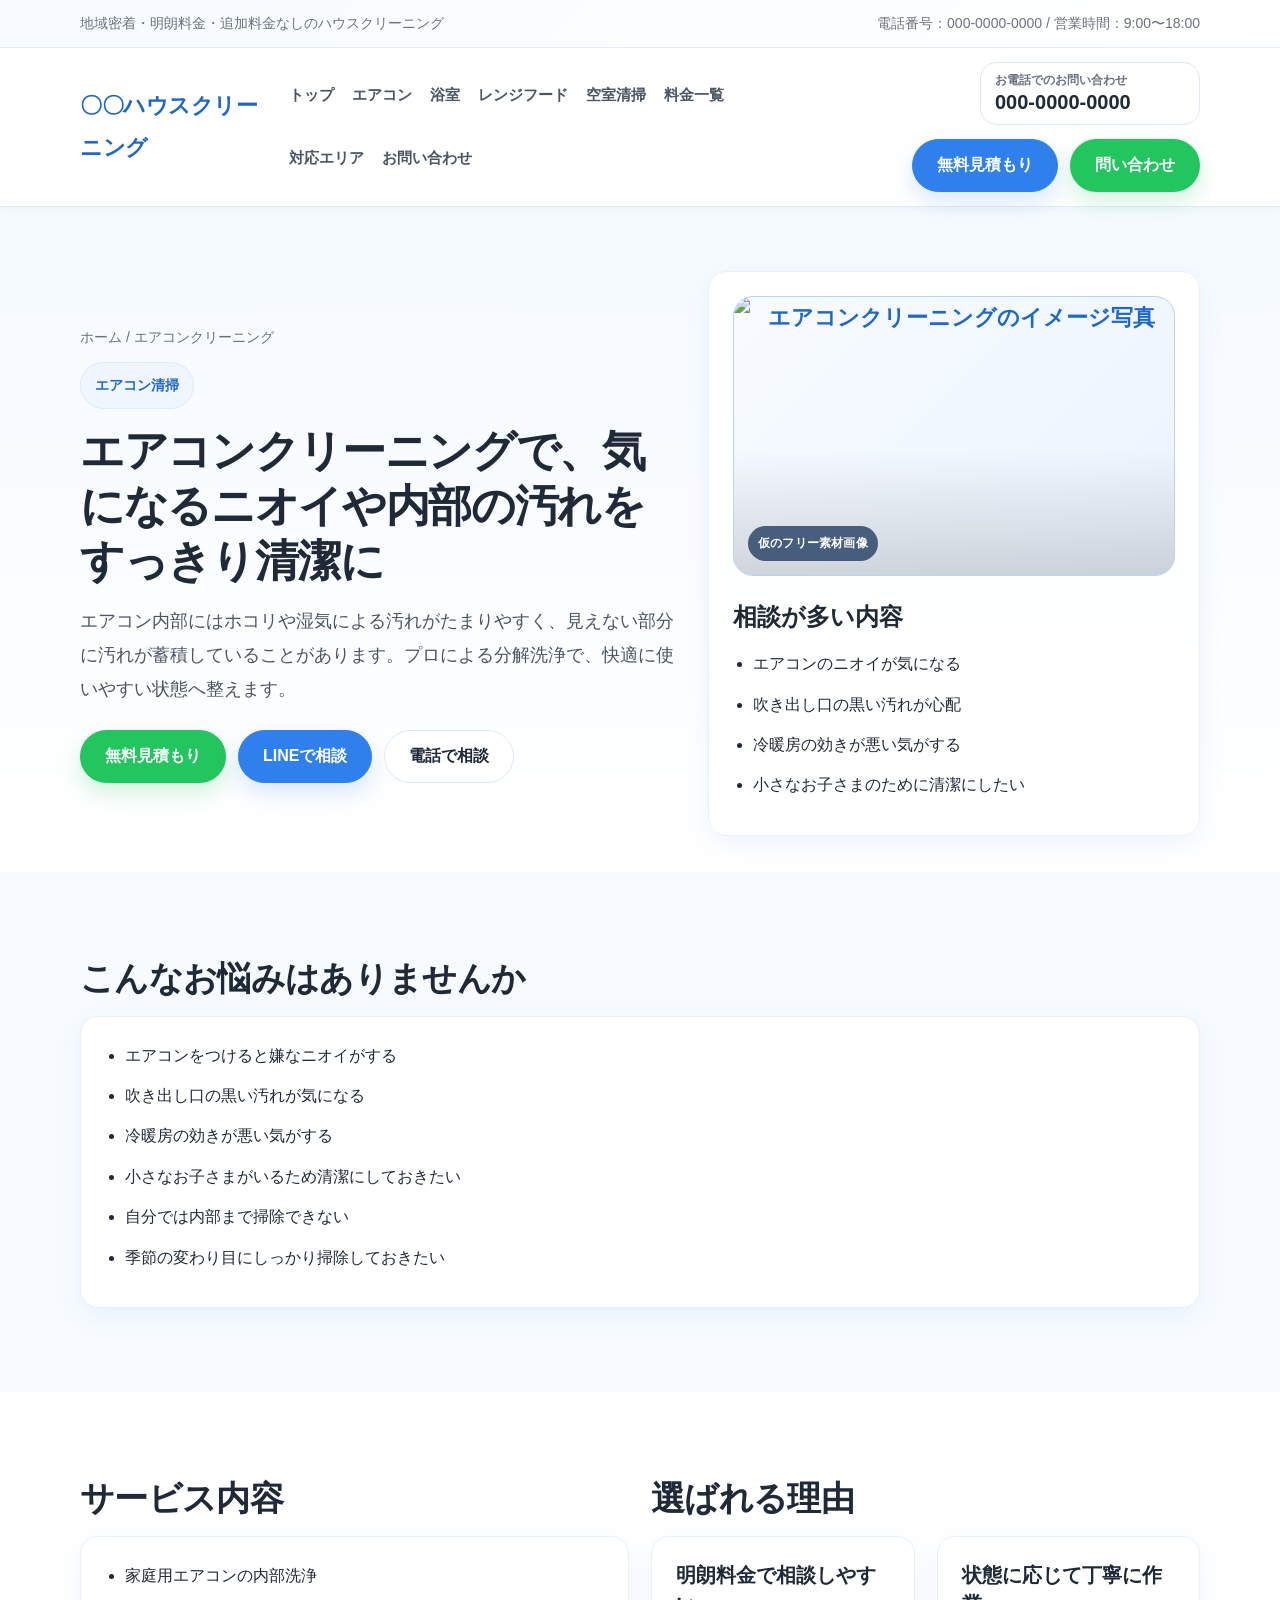
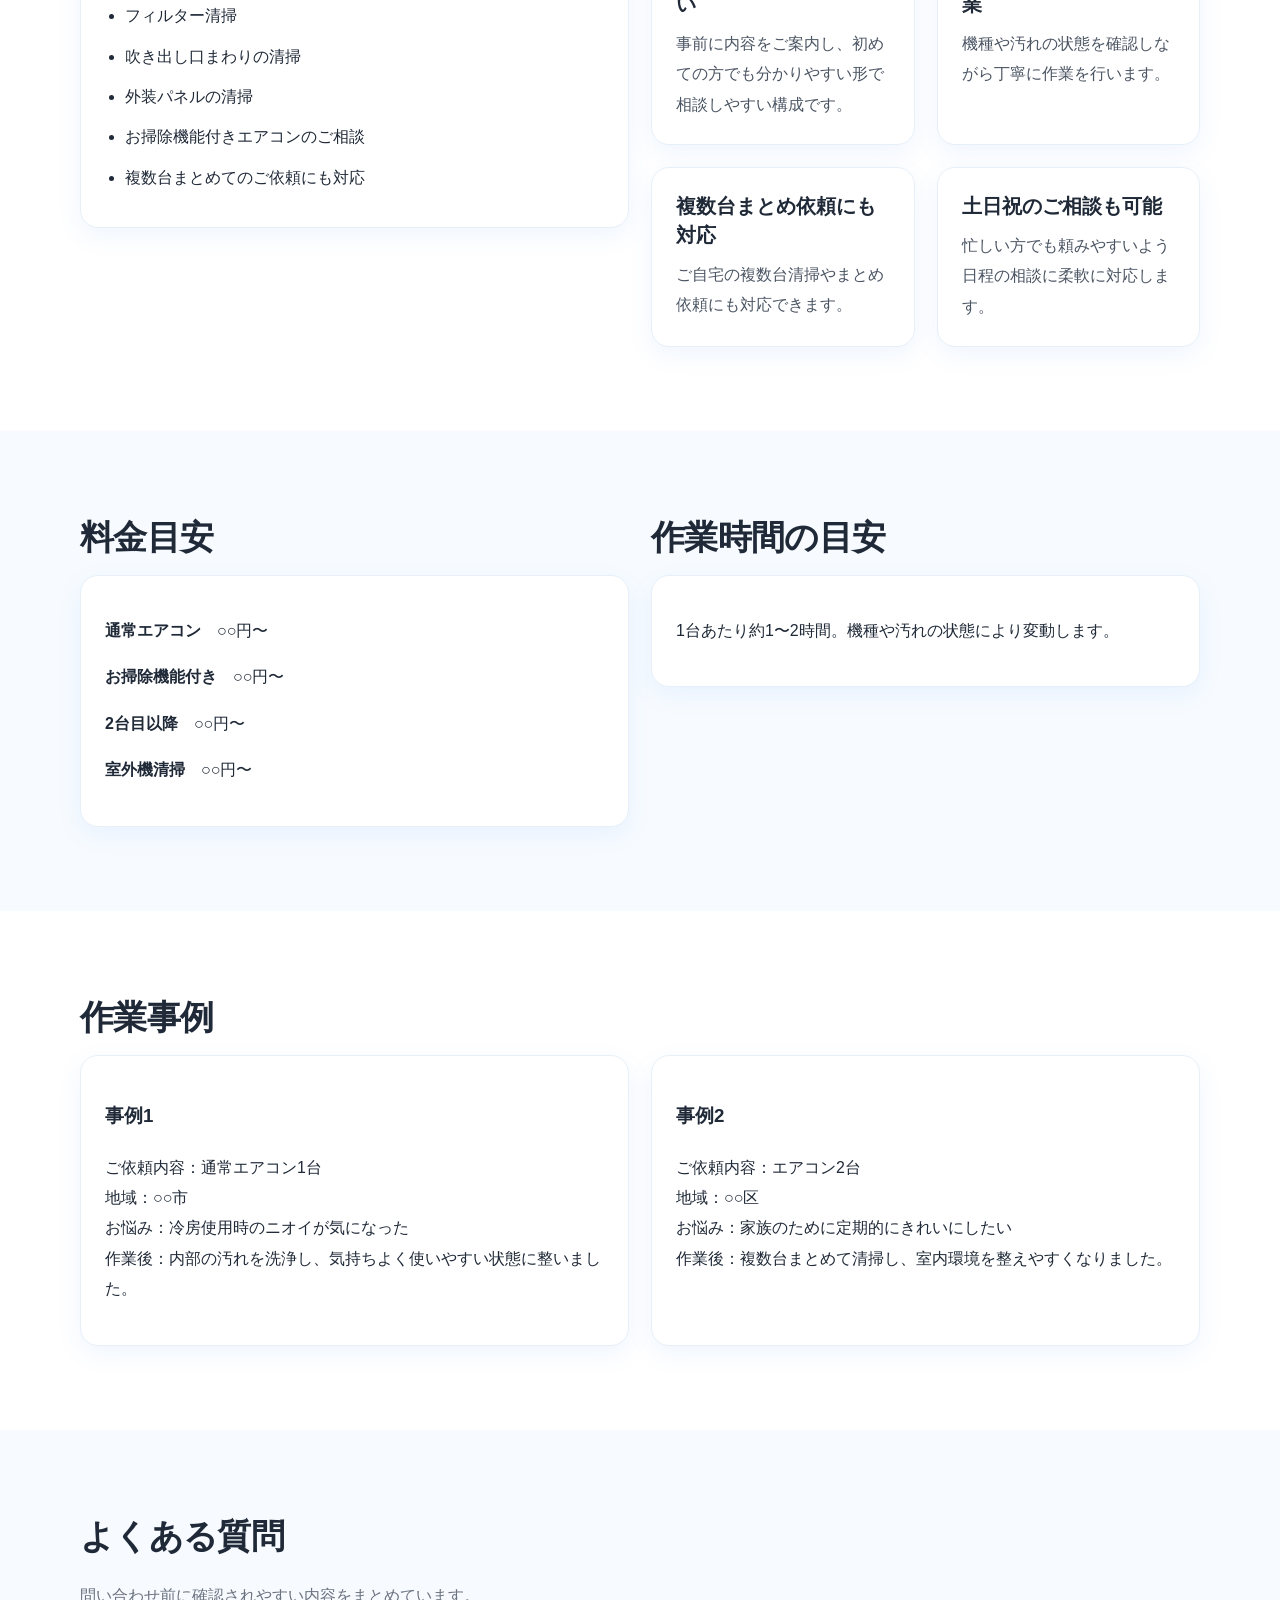
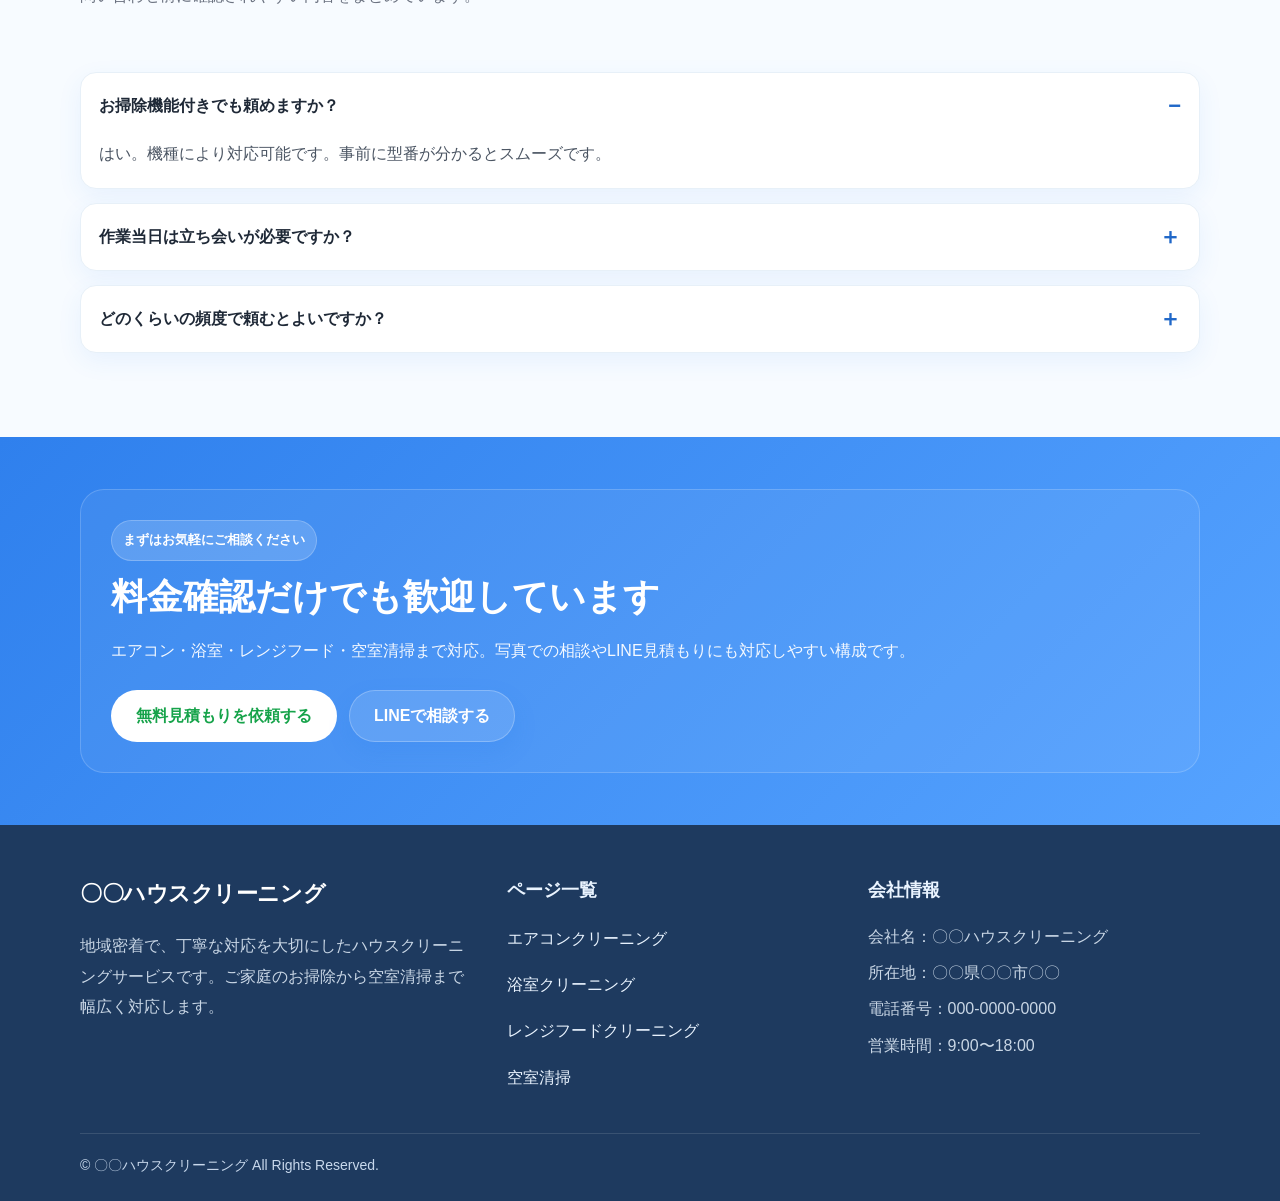
==== aircon.html @ 390d0fd6 "Add files via upload" ====
<!DOCTYPE html>
<html lang="ja">
<head>
  <meta charset="UTF-8">
  <meta name="viewport" content="width=device-width, initial-scale=1.0">
  <title>○○市・○○区のエアコンクリーニングなら〇〇ハウスクリーニング</title>
  <meta name="description" content="○○市・○○区でエアコンクリーニングをご検討中の方へ。内部の汚れやニオイ、カビが気になるエアコンを丁寧に洗浄。明朗料金で初めての方でも安心してご相談いただけます。">
  <link rel="stylesheet" href="assets/style.css">
</head>
<body>
  <div class="topbar">
    <div class="container">
      <div>地域密着・明朗料金・追加料金なしのハウスクリーニング</div>
      <div>電話番号：000-0000-0000 / 営業時間：9:00〜18:00</div>
    </div>
  </div>
  <header class="site-header">
    <div class="container">
      <a class="logo" href="index.html">〇〇ハウスクリーニング</a>
      <nav class="nav">
          <a href="index.html">トップ</a>
          <a href="aircon.html">エアコン</a>
          <a href="bathroom.html">浴室</a>
          <a href="rangehood.html">レンジフード</a>
          <a href="vacancy.html">空室清掃</a>
          <a href="pricing.html">料金一覧</a>
          <a href="area.html">対応エリア</a>
          <a href="contact.html">お問い合わせ</a>
        </nav>
      <div class="header-contact">
        <a class="tel-box" href="tel:0000000000">
          <span class="tel-label">お電話でのお問い合わせ</span>
          <span class="tel-number">000-0000-0000</span>
        </a>
        <div class="btn-row">
          <a class="btn btn-secondary" href="contact.html">無料見積もり</a>
          <a class="btn btn-primary" href="contact.html">問い合わせ</a>
        </div>
      </div>
    </div>
  </header>
  <main>
  <section class="page-hero">
    <div class="container hero-grid">
      <div>
        <div class="breadcrumb">ホーム / エアコンクリーニング</div>
        <span class="eyebrow">エアコン清掃</span>
        <h1>エアコンクリーニングで、気になるニオイや内部の汚れをすっきり清潔に</h1>
        <p class="lead">エアコン内部にはホコリや湿気による汚れがたまりやすく、見えない部分に汚れが蓄積していることがあります。プロによる分解洗浄で、快適に使いやすい状態へ整えます。</p>
        <div class="btn-row"><a class="btn btn-primary" href="contact.html">無料見積もり</a><a class="btn btn-secondary" href="contact.html">LINEで相談</a><a class="btn btn-ghost" href="tel:0000000000">電話で相談</a></div>
      </div>
      <div class="hero-visual card">
        <div class="hero-photo has-image" aria-label="エアコンクリーニングの画像エリア"><img src="https://commons.wikimedia.org/wiki/Special:FilePath/HVAC.jpg" alt="エアコンクリーニングのイメージ写真" loading="lazy">
          <span class="placeholder-note">仮のフリー素材画像</span></div>
        <div class="hero-note">
          <h2>相談が多い内容</h2>
          <ul class="check-list">
            <li>エアコンのニオイが気になる</li><li>吹き出し口の黒い汚れが心配</li><li>冷暖房の効きが悪い気がする</li><li>小さなお子さまのために清潔にしたい</li>
          </ul>
        </div>
      </div>
    </div>
  </section>
  <section class="section section-alt"><div class="container"><h2>こんなお悩みはありませんか</h2><div class="card"><ul class="check-list"><li>エアコンをつけると嫌なニオイがする</li><li>吹き出し口の黒い汚れが気になる</li><li>冷暖房の効きが悪い気がする</li><li>小さなお子さまがいるため清潔にしておきたい</li><li>自分では内部まで掃除できない</li><li>季節の変わり目にしっかり掃除しておきたい</li></ul></div></div></section>
  <section class="section"><div class="container"><div class="grid-2"><div><h2>サービス内容</h2><div class="card"><ul class="check-list"><li>家庭用エアコンの内部洗浄</li><li>フィルター清掃</li><li>吹き出し口まわりの清掃</li><li>外装パネルの清掃</li><li>お掃除機能付きエアコンのご相談</li><li>複数台まとめてのご依頼にも対応</li></ul></div></div><div><h2>選ばれる理由</h2><div class="grid-2"><article class="card feature-card"><h3>明朗料金で相談しやすい</h3><p>事前に内容をご案内し、初めての方でも分かりやすい形で相談しやすい構成です。</p></article><article class="card feature-card"><h3>状態に応じて丁寧に作業</h3><p>機種や汚れの状態を確認しながら丁寧に作業を行います。</p></article><article class="card feature-card"><h3>複数台まとめ依頼にも対応</h3><p>ご自宅の複数台清掃やまとめ依頼にも対応できます。</p></article><article class="card feature-card"><h3>土日祝のご相談も可能</h3><p>忙しい方でも頼みやすいよう日程の相談に柔軟に対応します。</p></article></div></div></div></div></section>
  <section class="section section-alt"><div class="container grid-2"><div><h2>料金目安</h2><div class="card"><p><strong>通常エアコン</strong>　○○円〜</p><p><strong>お掃除機能付き</strong>　○○円〜</p><p><strong>2台目以降</strong>　○○円〜</p><p><strong>室外機清掃</strong>　○○円〜</p></div></div><div><h2>作業時間の目安</h2><div class="card"><p>1台あたり約1〜2時間。機種や汚れの状態により変動します。</p></div></div></div></section>
  <section class="section"><div class="container"><h2>作業事例</h2><div class="grid-2"><article class="card"><h3>事例1</h3><p>ご依頼内容：通常エアコン1台<br>地域：○○市<br>お悩み：冷房使用時のニオイが気になった<br>作業後：内部の汚れを洗浄し、気持ちよく使いやすい状態に整いました。</p></article><article class="card"><h3>事例2</h3><p>ご依頼内容：エアコン2台<br>地域：○○区<br>お悩み：家族のために定期的にきれいにしたい<br>作業後：複数台まとめて清掃し、室内環境を整えやすくなりました。</p></article></div></div></section>
  <section class="section section-alt"><div class="container"><div class="section-head"><h2>よくある質問</h2><p class="section-intro">問い合わせ前に確認されやすい内容をまとめています。</p></div><div class="faq-list">
        <details class="faq-item" open>
          <summary>お掃除機能付きでも頼めますか？</summary>
          <div class="faq-answer"><p>はい。機種により対応可能です。事前に型番が分かるとスムーズです。</p></div>
        </details>
        <details class="faq-item">
          <summary>作業当日は立ち会いが必要ですか？</summary>
          <div class="faq-answer"><p>基本的には作業開始時と終了時のご確認をお願いしています。</p></div>
        </details>
        <details class="faq-item">
          <summary>どのくらいの頻度で頼むとよいですか？</summary>
          <div class="faq-answer"><p>使用状況にもよりますが、定期的な清掃をご検討いただく方が多いです。</p></div>
        </details>
      </div></div></section>
</main>
  <section class="cta-band">
    <div class="container">
      <div class="card">
        <span class="badge">まずはお気軽にご相談ください</span>
        <h2>料金確認だけでも歓迎しています</h2>
        <p>エアコン・浴室・レンジフード・空室清掃まで対応。写真での相談やLINE見積もりにも対応しやすい構成です。</p>
        <div class="btn-row">
          <a class="btn btn-primary" href="contact.html">無料見積もりを依頼する</a>
          <a class="btn btn-secondary" href="contact.html">LINEで相談する</a>
        </div>
      </div>
    </div>
  </section>
  <footer class="site-footer">
    <div class="container">
      <div class="footer-grid">
        <div>
          <div class="logo" style="color:#fff">〇〇ハウスクリーニング</div>
          <p>地域密着で、丁寧な対応を大切にしたハウスクリーニングサービスです。ご家庭のお掃除から空室清掃まで幅広く対応します。</p>
        </div>
        <div>
          <h3>ページ一覧</h3>
          <p><a href="aircon.html">エアコンクリーニング</a></p>
          <p><a href="bathroom.html">浴室クリーニング</a></p>
          <p><a href="rangehood.html">レンジフードクリーニング</a></p>
          <p><a href="vacancy.html">空室清掃</a></p>
        </div>
        <div class="contact-box">
          <h3>会社情報</h3>
          <p>会社名：〇〇ハウスクリーニング</p>
          <p>所在地：〇〇県〇〇市〇〇</p>
          <p>電話番号：000-0000-0000</p>
          <p>営業時間：9:00〜18:00</p>
        </div>
      </div>
      <div class="footer-copy">© 〇〇ハウスクリーニング All Rights Reserved.</div>
    </div>
  </footer>


  <div class="mobile-sticky-cta">
    <a class="mobile-cta mobile-cta-phone" href="tel:0000000000">電話する</a>
    <a class="mobile-cta mobile-cta-form" href="contact.html">無料見積もり</a>
  </div>
</body>
</html>
---- assets/style.css ----
:root{
  --bg:#ffffff;
  --bg-soft:#f7fbff;
  --bg-soft-2:#eaf4ff;
  --surface:#ffffff;
  --surface-2:#fbfdff;
  --text:#1f2937;
  --muted:#4b5563;
  --subtle:#6b7280;
  --line:#dce8f5;
  --line-soft:#e7f0f8;
  --brand:#2f80ed;
  --brand-dark:#1f67c8;
  --brand-soft:#eff6ff;
  --cta:#22c55e;
  --cta-dark:#16a34a;
  --footer:#1e3a5f;
  --max:1120px;
  --radius-sm:12px;
  --radius:18px;
  --radius-lg:24px;
  --shadow-sm:0 8px 24px rgba(47,128,237,.08);
  --shadow-md:0 14px 34px rgba(47,128,237,.12);
  --shadow-lg:0 22px 56px rgba(31,103,200,.16);
}

*{box-sizing:border-box}
html{scroll-behavior:smooth}
body{
  margin:0;
  font-family:"Noto Sans JP",-apple-system,BlinkMacSystemFont,"Hiragino Sans","Yu Gothic","Meiryo",sans-serif;
  color:var(--text);
  background:var(--bg);
  line-height:1.9;
  -webkit-font-smoothing:antialiased;
}
a{color:inherit;text-decoration:none}
a:hover{opacity:.95}
img{max-width:100%;display:block}
main{overflow:hidden}
.container{width:min(calc(100% - 32px),var(--max));margin:0 auto}

.topbar{
  background:linear-gradient(135deg,var(--bg-soft) 0%, #ffffff 100%);
  border-bottom:1px solid var(--line-soft);
  font-size:14px;
  color:var(--subtle);
}
.topbar .container{
  display:flex;justify-content:space-between;gap:16px;align-items:center;padding:10px 0;flex-wrap:wrap
}

.site-header{
  position:sticky;top:0;z-index:1000;
  background:rgba(255,255,255,.92);
  backdrop-filter:blur(12px);
  border-bottom:1px solid rgba(220,232,245,.85);
  box-shadow:0 2px 12px rgba(0,0,0,.04);
}
.site-header .container{
  display:flex;align-items:center;justify-content:space-between;gap:20px;padding:14px 0;
}
.logo{
  font-weight:800;font-size:22px;letter-spacing:-.02em;color:var(--brand-dark);
}
.nav{display:flex;gap:18px;flex-wrap:wrap;align-items:center}
.nav a{
  font-size:15px;color:var(--muted);font-weight:600;position:relative;padding:8px 0;
}
.nav a::after{
  content:"";position:absolute;left:0;right:0;bottom:2px;height:2px;border-radius:999px;
  background:var(--brand);transform:scaleX(0);transform-origin:center;transition:.22s ease;
}
.nav a:hover{color:var(--brand-dark)}
.nav a:hover::after{transform:scaleX(1)}

.btn-row{display:flex;gap:12px;flex-wrap:wrap;align-items:center}
.btn{
  display:inline-flex;align-items:center;justify-content:center;
  min-height:52px;padding:14px 24px;border-radius:999px;font-weight:800;
  border:1px solid transparent;transition:transform .18s ease, box-shadow .18s ease, background .18s ease, color .18s ease, border-color .18s ease;
  text-align:center;line-height:1.4;
}
.btn:hover{transform:translateY(-1px)}
.btn-primary{
  background:var(--cta);color:#fff;box-shadow:0 10px 22px rgba(34,197,94,.2)
}
.btn-primary:hover{background:var(--cta-dark);box-shadow:0 14px 28px rgba(34,197,94,.24)}
.btn-secondary{
  background:var(--brand);border-color:var(--brand);color:#fff;box-shadow:0 10px 22px rgba(47,128,237,.18)
}
.btn-secondary:hover{background:var(--brand-dark);border-color:var(--brand-dark)}
.btn-ghost{
  background:#fff;border-color:var(--line);color:var(--text)
}
.btn-ghost:hover{background:var(--bg-soft)}

.hero{
  padding:84px 0 52px;
  background:
    radial-gradient(circle at top right, rgba(47,128,237,.12), transparent 32%),
    linear-gradient(135deg, #ffffff 0%, #f3f9ff 100%);
}
.hero-grid{
  display:grid;grid-template-columns:1.2fr .95fr;gap:32px;align-items:center
}
.eyebrow{
  display:inline-flex;align-items:center;gap:8px;
  padding:9px 14px;background:var(--brand-soft);border:1px solid #dbeafe;border-radius:999px;
  font-size:14px;font-weight:700;color:var(--brand-dark);margin-bottom:16px;
}
.hero h1,.page-hero h1{
  font-size:clamp(30px,4vw,44px);line-height:1.25;letter-spacing:-.03em;margin:0 0 16px;
}
.lead{font-size:18px;color:var(--muted);margin:0 0 24px;max-width:62ch}
.point-list{
  display:grid;grid-template-columns:repeat(2,minmax(0,1fr));gap:12px;margin:24px 0 0;padding:0;list-style:none
}
.point-list li{
  background:#fff;border:1px solid var(--line-soft);padding:14px 16px;border-radius:16px;box-shadow:var(--shadow-sm);font-weight:700;color:var(--brand-dark)
}
.card{
  background:var(--surface);border:1px solid var(--line-soft);border-radius:var(--radius);padding:24px;box-shadow:var(--shadow-sm)
}
.hero .card{
  border-radius:24px;padding:28px;background:rgba(255,255,255,.92);box-shadow:var(--shadow-lg)
}

.section{padding:84px 0}
.section-alt{background:var(--bg-soft)}
.section h2{
  font-size:clamp(26px,3vw,34px);line-height:1.35;letter-spacing:-.02em;margin:0 0 14px
}
.section-intro{color:var(--subtle);margin:0 0 30px;max-width:66ch}
.grid-2,.grid-3,.grid-4{display:grid;gap:22px}
.grid-2{grid-template-columns:repeat(2,minmax(0,1fr))}
.grid-3{grid-template-columns:repeat(3,minmax(0,1fr))}
.grid-4{grid-template-columns:repeat(4,minmax(0,1fr))}

.feature-card,.service-card,.faq-item,.price-card{
  height:100%;transition:transform .18s ease, box-shadow .18s ease, border-color .18s ease;
}
.feature-card:hover,.service-card:hover,.faq-item:hover,.price-card:hover{
  transform:translateY(-3px);box-shadow:var(--shadow-md);border-color:#cfe0f3
}
.feature-card h3,.service-card h3,.faq-item h3,.price-card h3{margin:0 0 10px;font-size:20px;line-height:1.45}
.feature-card p,.service-card p,.faq-item p,.price-card p{margin:0;color:var(--muted)}
.service-card h3 a{color:var(--text)}
.service-card h3 a:hover{color:var(--brand-dark)}

.check-list,.simple-list{margin:0;padding-left:1.25em}
.check-list li,.simple-list li{margin-bottom:10px}
.simple-list li::marker{font-weight:700;color:var(--brand)}
.price{
  display:block;font-size:28px;font-weight:800;color:var(--brand-dark);margin:14px 0 4px;letter-spacing:-.02em
}
.meta{display:block;font-size:14px;color:var(--subtle)}

.page-hero{
  padding:64px 0 36px;
  background:linear-gradient(180deg,#f5faff 0%, #ffffff 100%)
}
.breadcrumb{font-size:14px;color:var(--subtle);margin-bottom:12px}
.notice{
  background:#fffbeb;border:1px solid #fde68a;padding:16px 18px;border-radius:14px;color:#7c5d13
}

.cta-band{
  padding:52px 0;
  background:linear-gradient(135deg,var(--brand) 0%, #56a3ff 100%);
  color:#fff;
}
.cta-band .card{
  background:rgba(255,255,255,.06);border-color:rgba(255,255,255,.18);box-shadow:none;border-radius:24px;padding:30px
}
.cta-band h2{margin:12px 0 14px;font-size:clamp(28px,3vw,36px);line-height:1.35}
.cta-band p{color:rgba(255,255,255,.94);margin:0 0 24px}
.cta-band .btn-primary{background:#fff;color:var(--cta-dark);box-shadow:none}
.cta-band .btn-primary:hover{background:#f4fff8}
.cta-band .btn-secondary{background:rgba(255,255,255,.12);border-color:rgba(255,255,255,.24)}

.site-footer{
  background:var(--footer);color:#eaf4ff;padding:48px 0 22px;margin-top:0
}
.site-footer a{color:#eaf4ff}
.site-footer p{color:rgba(234,244,255,.84)}
.site-footer h3{margin-top:0;margin-bottom:14px;font-size:18px}
.footer-grid{display:grid;grid-template-columns:1.2fr 1fr 1fr;gap:28px}
.footer-copy{
  border-top:1px solid rgba(255,255,255,.12);margin-top:24px;padding-top:18px;font-size:14px;color:#c8d8ec
}
.contact-box p{margin:6px 0}

.form-grid{display:grid;grid-template-columns:repeat(2,minmax(0,1fr));gap:16px}
.form-group{display:flex;flex-direction:column;gap:8px}
label{font-weight:800;font-size:15px;color:var(--text)}
input,select,textarea{
  width:100%;padding:14px 14px;border:1px solid #d7e3ef;border-radius:12px;background:#fff;font:inherit;
  transition:border-color .18s ease, box-shadow .18s ease, background .18s ease;
}
input:focus,select:focus,textarea:focus{
  outline:none;border-color:var(--brand);box-shadow:0 0 0 4px rgba(47,128,237,.12);background:#fff
}
textarea{min-height:160px;resize:vertical}

.table-wrap{overflow:auto}
table{
  width:100%;border-collapse:collapse;background:#fff;border:1px solid var(--line);border-radius:16px;overflow:hidden;box-shadow:var(--shadow-sm)
}
th,td{padding:15px 16px;border-bottom:1px solid var(--line-soft);text-align:left}
th{background:var(--bg-soft);color:var(--text)}

.badge{
  display:inline-flex;align-items:center;padding:7px 11px;border-radius:999px;background:rgba(255,255,255,.16);color:#fff;font-size:13px;font-weight:800;border:1px solid rgba(255,255,255,.22)
}
.small{font-size:14px;color:var(--subtle)}

@media (max-width:1080px){
  .grid-4{grid-template-columns:repeat(2,minmax(0,1fr))}
}

@media (max-width:900px){
  .hero-grid,.grid-2,.grid-3,.grid-4,.footer-grid,.form-grid{grid-template-columns:1fr}
  .site-header .container{align-items:flex-start;flex-direction:column}
  .nav{gap:12px}
  .point-list{grid-template-columns:1fr}
  .section{padding:64px 0}
  .hero{padding:60px 0 40px}
}

@media (max-width:640px){
  .container{width:min(calc(100% - 24px),var(--max))}
  .topbar .container{padding:8px 0}
  .logo{font-size:20px}
  .hero h1,.page-hero h1{font-size:30px}
  .lead{font-size:16px}
  .section h2{font-size:25px}
  .btn,.btn-row .btn{width:100%}
  .btn-row{width:100%}
  .site-header .container{padding:12px 0}
  .card,.hero .card,.cta-band .card{padding:22px}
  .price{font-size:24px}
  th,td{padding:13px 12px}
}


.header-contact{display:flex;align-items:center;gap:14px;flex-wrap:wrap;justify-content:flex-end}
.tel-box{display:flex;flex-direction:column;gap:2px;padding:10px 14px;border:1px solid var(--line);border-radius:16px;background:#fff;min-width:220px}
.tel-label{font-size:12px;color:var(--subtle);font-weight:700;line-height:1.3}
.tel-number{font-size:20px;font-weight:800;line-height:1.2;color:var(--text)}
.hero-visual{display:grid;gap:18px}
.hero-photo{
  min-height:280px;border-radius:20px;border:1px dashed #b7d3f5;
  background:linear-gradient(135deg,#f8fbff 0%, #eaf4ff 100%);
  display:flex;align-items:center;justify-content:center;text-align:center;color:var(--brand-dark);font-weight:800;font-size:22px;
}

.hero-photo.has-image,.media-placeholder.has-image{position:relative;overflow:hidden;border-style:solid}
.hero-photo.has-image img,.media-placeholder.has-image img{width:100%;height:100%;object-fit:cover;display:block}
.hero-photo.has-image .placeholder-note,.media-placeholder.has-image .placeholder-note{
  position:absolute;left:14px;bottom:14px;background:rgba(30,58,95,.78);color:#fff;
  font-size:12px;font-weight:700;padding:6px 10px;border-radius:999px;letter-spacing:.02em
}
.media-placeholder.has-image{position:relative}
.media-placeholder.has-image::after,.hero-photo.has-image::after{
  content:'';position:absolute;inset:0;background:linear-gradient(180deg,rgba(0,0,0,0) 55%, rgba(0,0,0,.14) 100%);pointer-events:none
}
.hero-photo.has-image .placeholder-note,.media-placeholder.has-image .placeholder-note{z-index:2}

.hero-note h2{margin:0 0 10px;font-size:24px}
.section-soft{background:linear-gradient(180deg,#ffffff 0%, #f7fbff 100%)}
.section-head{display:flex;flex-direction:column;gap:8px;margin-bottom:30px}
.section-head.with-link{flex-direction:row;align-items:end;justify-content:space-between;gap:20px}
.text-link{color:var(--brand-dark);font-weight:800}
.text-link:hover{text-decoration:underline}
.issue-grid{gap:18px}
.issue-card{background:#fff;border:1px solid var(--line-soft);border-radius:18px;padding:22px;box-shadow:var(--shadow-sm);display:flex;align-items:center;gap:14px;font-weight:700;color:var(--text)}
.issue-card p{margin:0;line-height:1.6}
.issue-icon{width:42px;height:42px;border-radius:999px;background:var(--brand-soft);display:inline-flex;align-items:center;justify-content:center;font-size:20px;flex:0 0 auto}
.icon-badge{width:52px;height:52px;border-radius:999px;background:var(--brand-soft);color:var(--brand-dark);display:flex;align-items:center;justify-content:center;font-weight:900;font-size:22px;margin-bottom:14px}
.service-card{padding:0;overflow:hidden}
.media-placeholder{
  aspect-ratio: 16 / 10;background:linear-gradient(135deg,#f6fbff 0%, #dfeeff 100%);
  display:flex;align-items:center;justify-content:center;color:var(--brand-dark);font-weight:800;border-bottom:1px solid var(--line-soft)
}
.service-body{padding:20px 20px 22px}
.case-card .before-after{display:grid;grid-template-columns:repeat(2,1fr);gap:12px;margin-bottom:16px}
.case-card .before-after span{display:flex;align-items:center;justify-content:center;min-height:120px;border-radius:16px;background:linear-gradient(135deg,#f8fbff 0%, #eaf4ff 100%);border:1px dashed #bfd9f8;color:var(--brand-dark);font-weight:800}
.meta-block{font-size:14px;color:var(--subtle);margin:0 0 10px}
.content-split{align-items:start}
.flow-list{list-style:none;padding:0;margin:0;display:grid;gap:14px}
.flow-list li{display:grid;grid-template-columns:48px 1fr;gap:14px;align-items:start;padding:16px 18px;background:#fff;border:1px solid var(--line-soft);border-radius:18px;box-shadow:var(--shadow-sm)}
.flow-list li span{width:48px;height:48px;border-radius:999px;background:var(--brand);color:#fff;display:flex;align-items:center;justify-content:center;font-weight:800}
.flow-list li p{margin:6px 0 0;color:var(--muted);line-height:1.7}
.faq-list{display:grid;gap:14px}
.faq-item{background:#fff;border:1px solid var(--line-soft);border-radius:16px;box-shadow:var(--shadow-sm);overflow:hidden}
.faq-item summary{list-style:none;cursor:pointer;padding:18px 52px 18px 18px;font-weight:800;position:relative}
.faq-item summary::-webkit-details-marker{display:none}
.faq-item summary::after{content:'＋';position:absolute;right:18px;top:50%;transform:translateY(-50%);font-size:22px;color:var(--brand-dark)}
.faq-item[open] summary::after{content:'−'}
.faq-answer{padding:0 18px 18px}
.faq-answer p{margin:0;color:var(--muted)}
.mobile-sticky-cta{display:none}

@media (max-width:900px){
  .header-contact{width:100%;justify-content:flex-start}
  .tel-box{min-width:0;width:100%}
  .section-head.with-link{flex-direction:column;align-items:flex-start}
}

@media (max-width:640px){
  body{padding-bottom:76px}
  .nav{overflow:auto;max-width:100%;padding-bottom:6px;flex-wrap:nowrap}
  .nav a{white-space:nowrap}
  .hero-photo{min-height:220px;font-size:20px}
  .mobile-sticky-cta{display:grid;grid-template-columns:1fr 1fr;position:fixed;left:0;right:0;bottom:0;z-index:1200;background:#fff;border-top:1px solid var(--line-soft);box-shadow:0 -4px 20px rgba(0,0,0,.08)}
  .mobile-cta{display:flex;align-items:center;justify-content:center;min-height:62px;font-weight:800}
  .mobile-cta-phone{background:#fff;color:var(--text)}
  .mobile-cta-form{background:var(--cta);color:#fff}
}

.page-hero .hero-grid{display:grid;grid-template-columns:1.15fr .95fr;gap:32px;align-items:center}
.page-hero .hero-visual{background:rgba(255,255,255,.88)}
.page-hero 
.hero-photo.has-image,.media-placeholder.has-image{position:relative;overflow:hidden;border-style:solid}
.hero-photo.has-image img,.media-placeholder.has-image img{width:100%;height:100%;object-fit:cover;display:block}
.hero-photo.has-image .placeholder-note,.media-placeholder.has-image .placeholder-note{
  position:absolute;left:14px;bottom:14px;background:rgba(30,58,95,.78);color:#fff;
  font-size:12px;font-weight:700;padding:6px 10px;border-radius:999px;letter-spacing:.02em
}
.media-placeholder.has-image{position:relative}
.media-placeholder.has-image::after,.hero-photo.has-image::after{
  content:'';position:absolute;inset:0;background:linear-gradient(180deg,rgba(0,0,0,0) 55%, rgba(0,0,0,.14) 100%);pointer-events:none
}
.hero-photo.has-image .placeholder-note,.media-placeholder.has-image .placeholder-note{z-index:2}

.hero-note h2{margin:0 0 10px;font-size:24px}
.page-hero .btn-row{margin-top:20px}
.page-hero .eyebrow{margin-bottom:14px}
.cta-band + .mobile-sticky-cta{display:none}
form.card button{font:inherit;cursor:pointer}
@media (max-width:900px){.page-hero .hero-grid{grid-template-columns:1fr}}
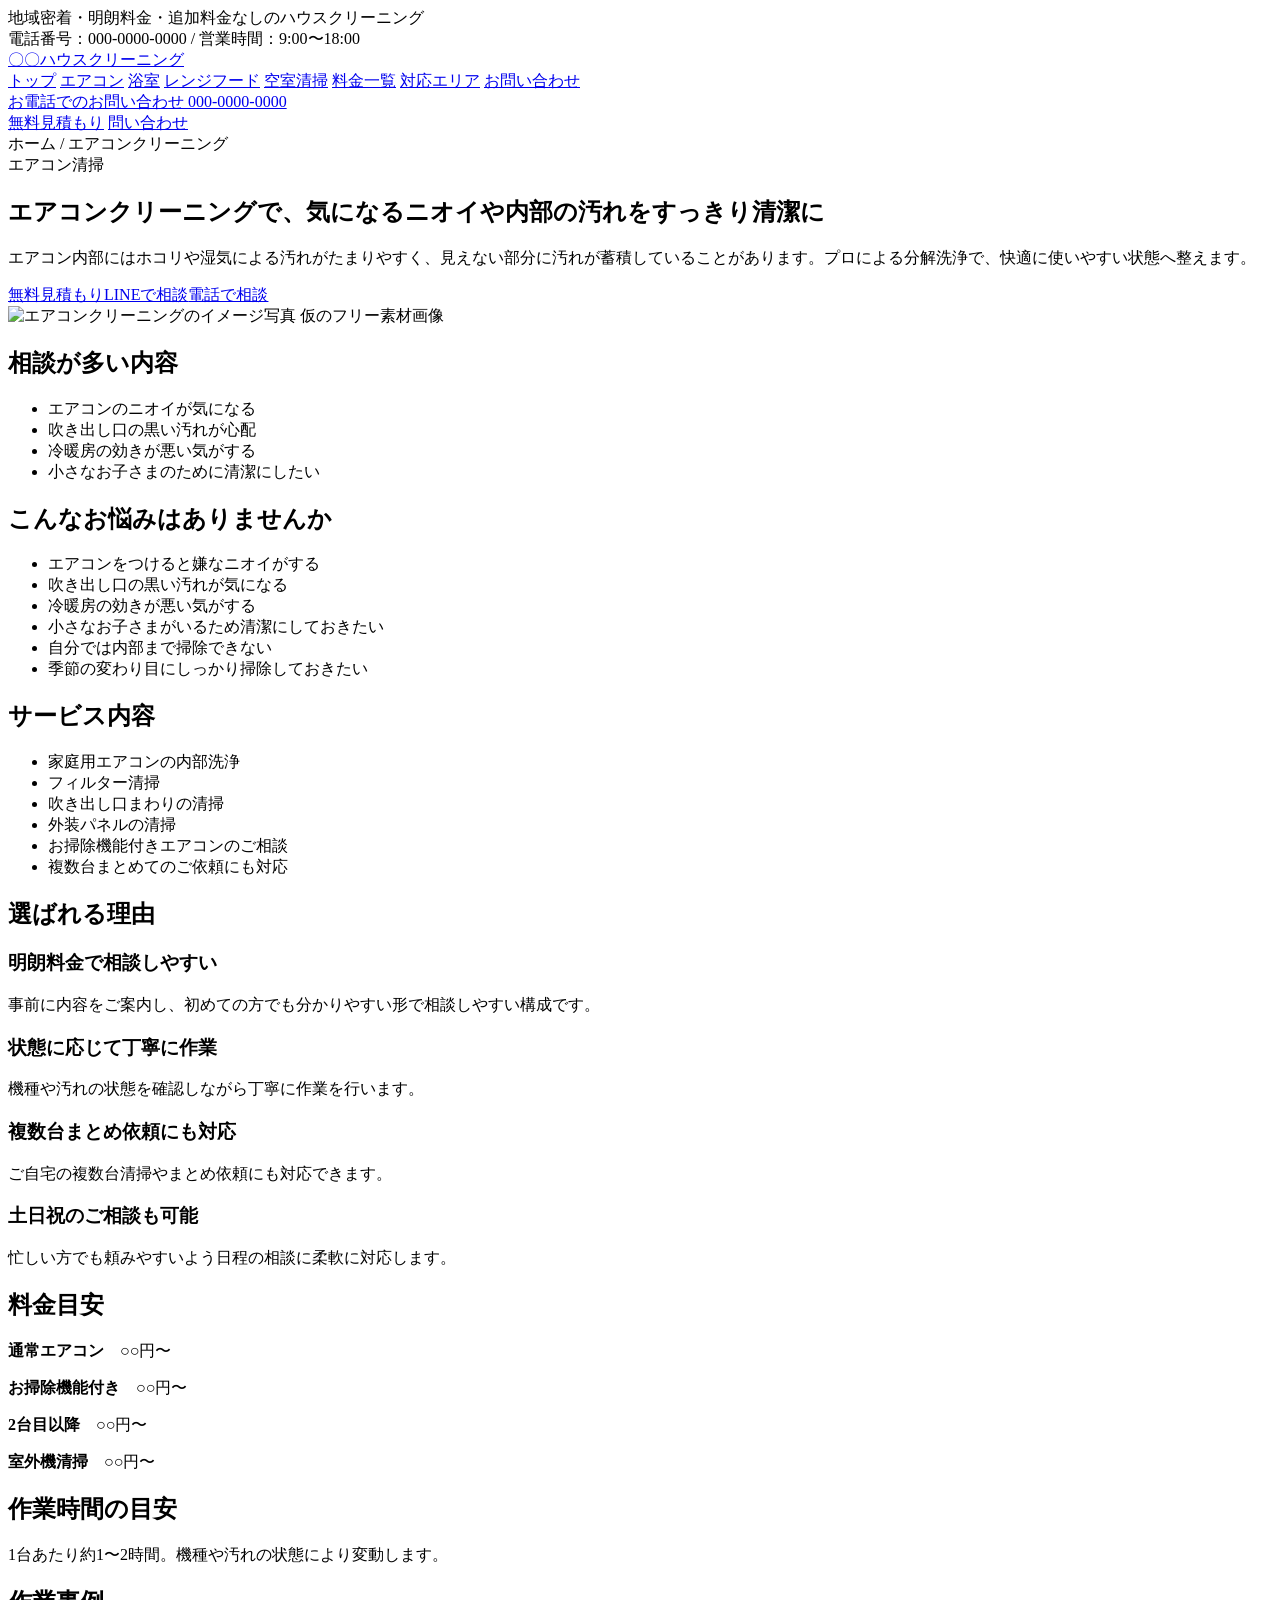
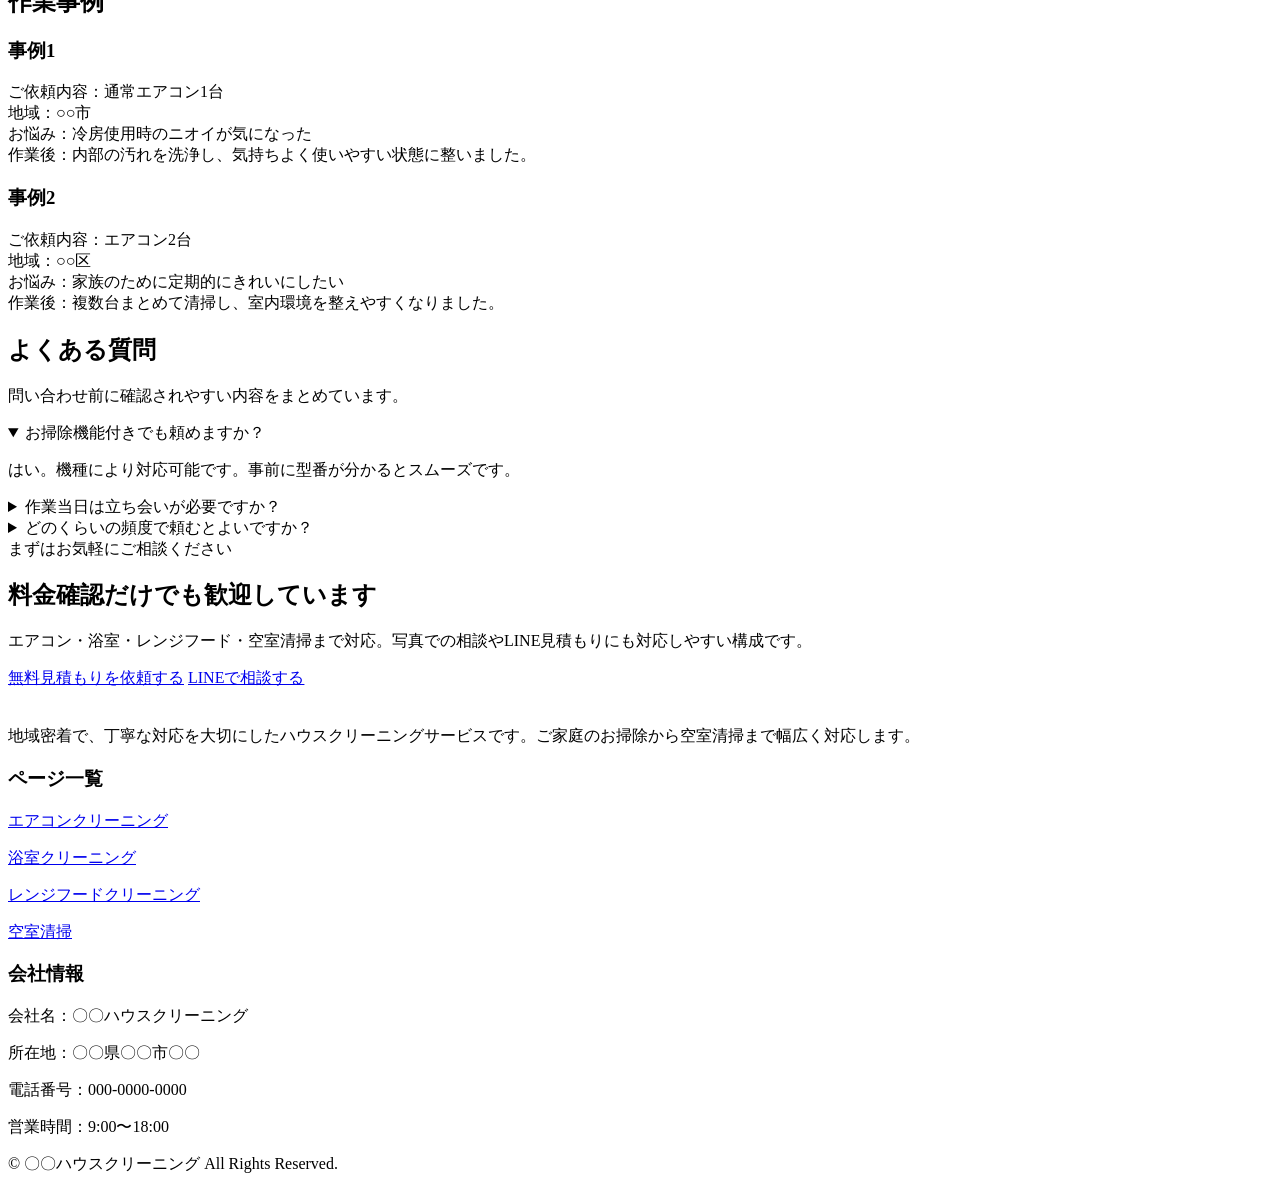
==== commit 7585e254: "Add files via upload" ====
--- a/aircon.html
+++ b/aircon.html
@@ -5,7 +5,7 @@
   <meta name="viewport" content="width=device-width, initial-scale=1.0">
   <title>○○市・○○区のエアコンクリーニングなら〇〇ハウスクリーニング</title>
   <meta name="description" content="○○市・○○区でエアコンクリーニングをご検討中の方へ。内部の汚れやニオイ、カビが気になるエアコンを丁寧に洗浄。明朗料金で初めての方でも安心してご相談いただけます。">
-  <link rel="stylesheet" href="assets/style.css">
+  <link rel="stylesheet" href="style.css">
 </head>
 <body>
   <div class="topbar">
@@ -117,12 +117,5 @@
       </div>
       <div class="footer-copy">© 〇〇ハウスクリーニング All Rights Reserved.</div>
     </div>
-  </footer>
-
-
-  <div class="mobile-sticky-cta">
-    <a class="mobile-cta mobile-cta-phone" href="tel:0000000000">電話する</a>
-    <a class="mobile-cta mobile-cta-form" href="contact.html">無料見積もり</a>
-  </div>
-</body>
+  </footer></body>
 </html>
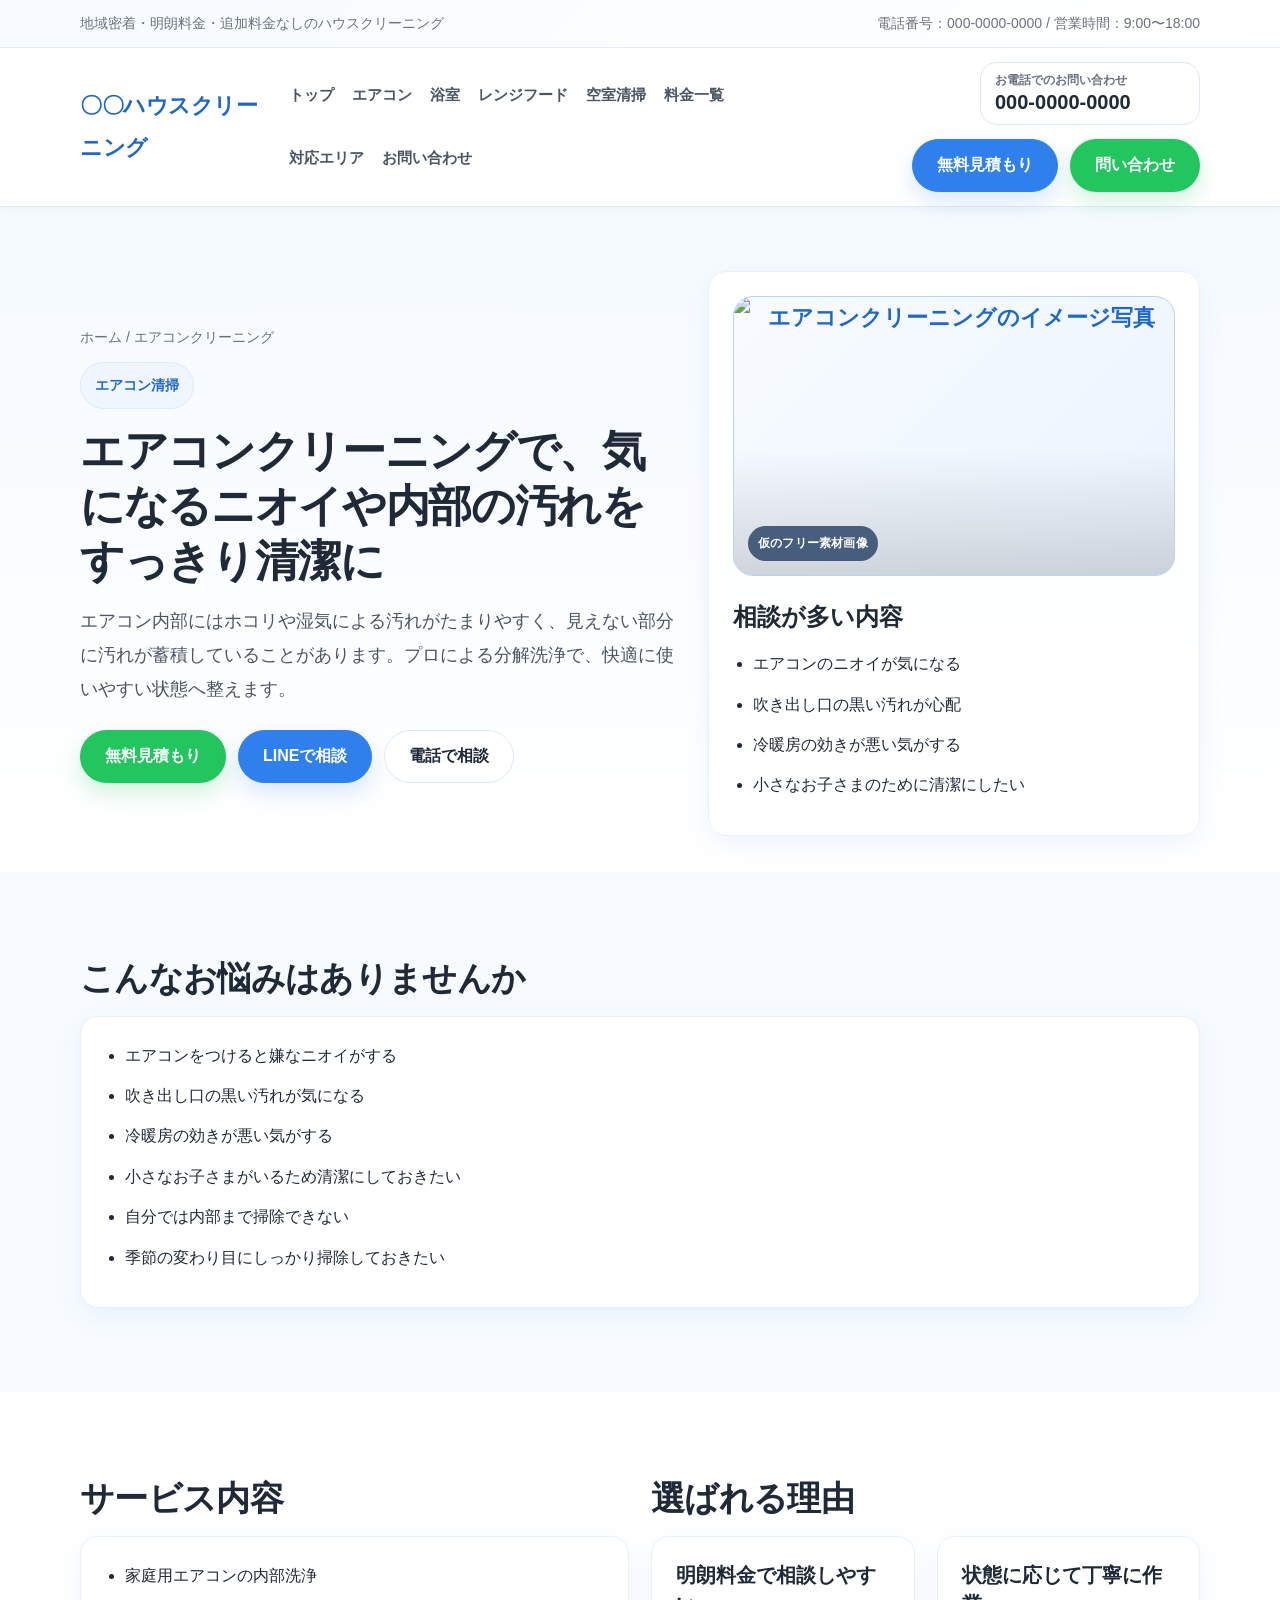
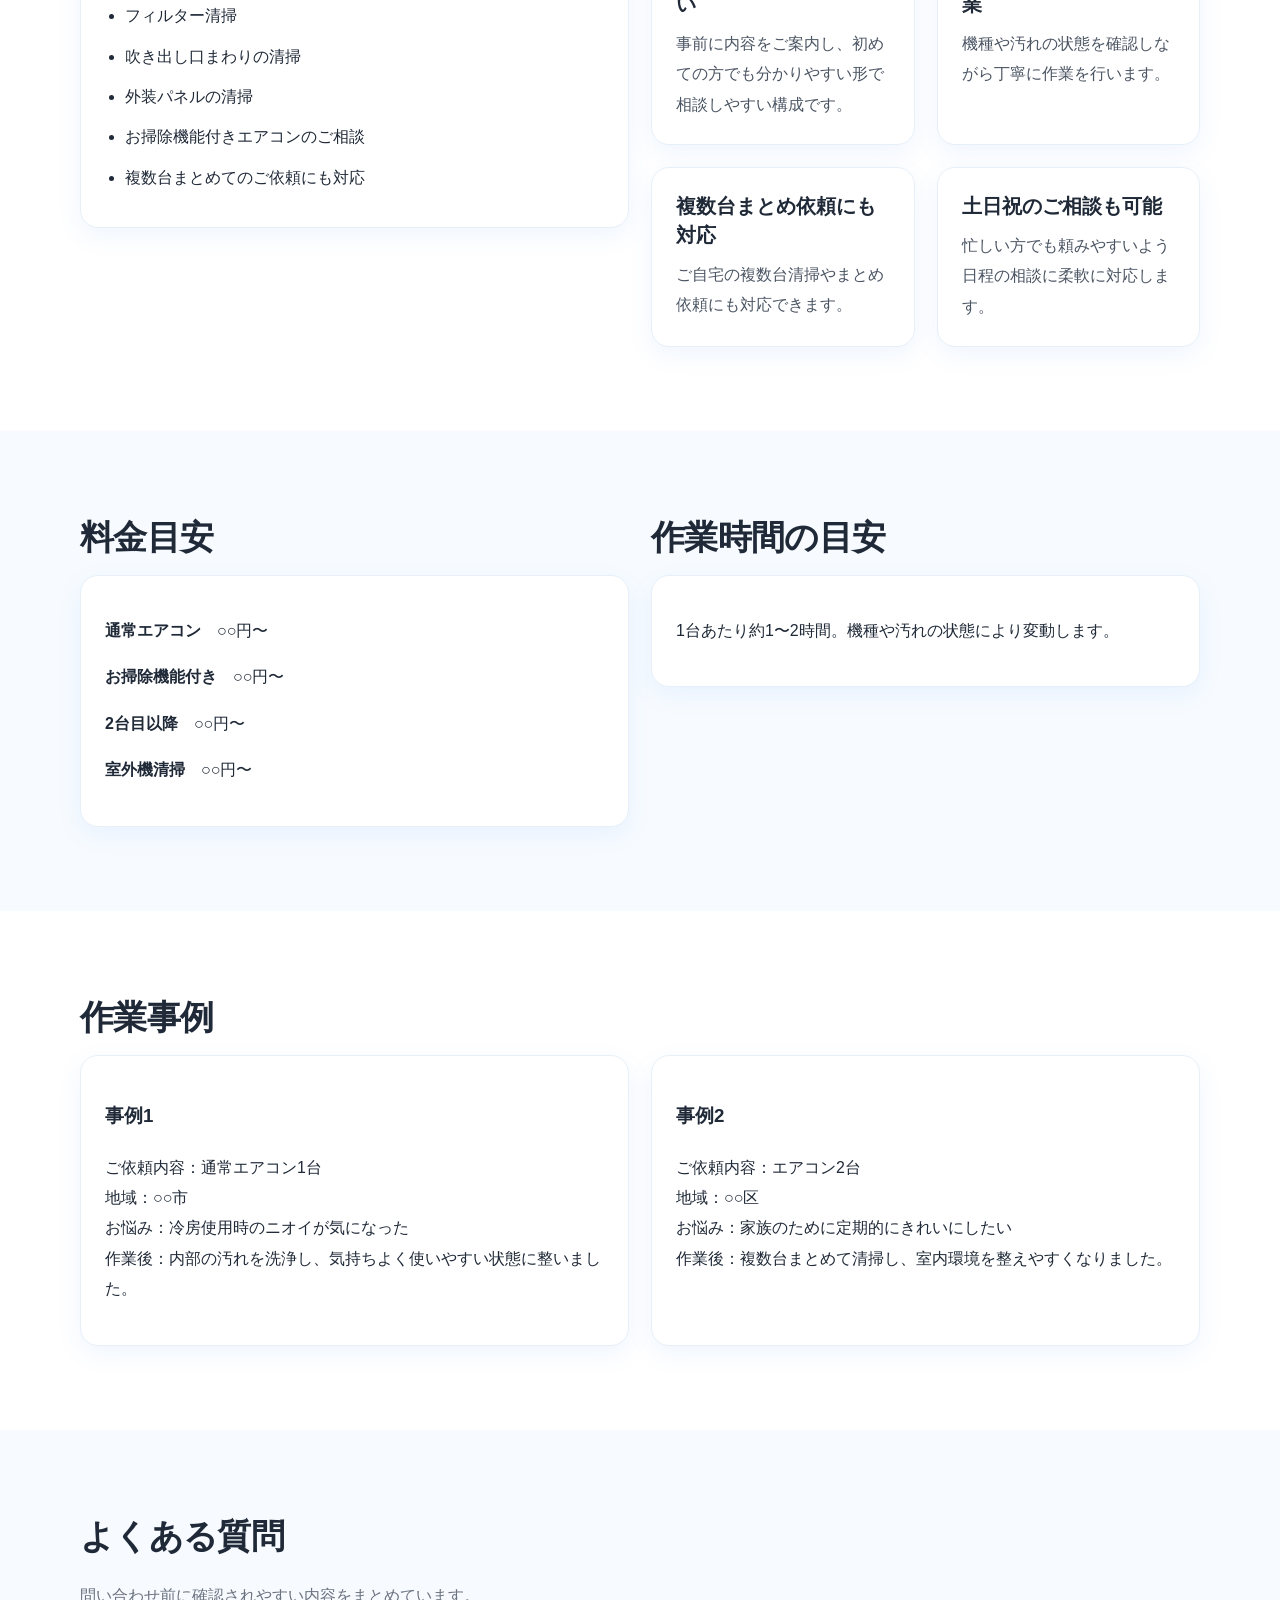
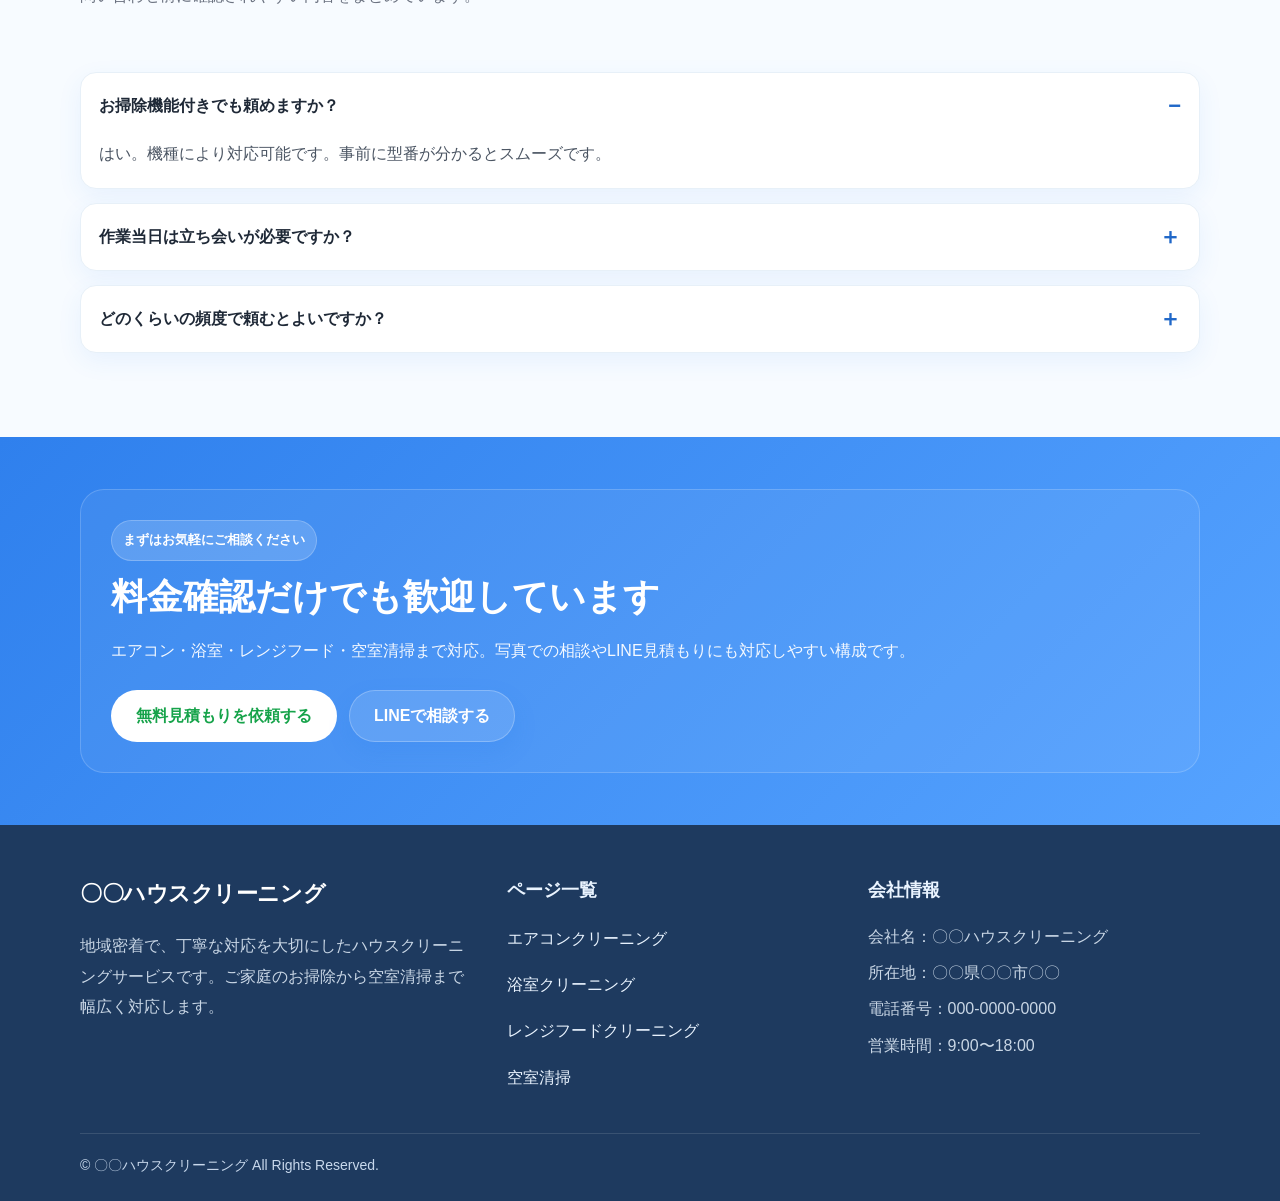
==== commit bbb8a309: "Add files via upload" ====
--- a/aircon.html
+++ b/aircon.html
@@ -5,7 +5,7 @@
   <meta name="viewport" content="width=device-width, initial-scale=1.0">
   <title>○○市・○○区のエアコンクリーニングなら〇〇ハウスクリーニング</title>
   <meta name="description" content="○○市・○○区でエアコンクリーニングをご検討中の方へ。内部の汚れやニオイ、カビが気になるエアコンを丁寧に洗浄。明朗料金で初めての方でも安心してご相談いただけます。">
-  <link rel="stylesheet" href="style.css">
+  <link rel="stylesheet" href="assets/style.css">
 </head>
 <body>
   <div class="topbar">
--- a/assets/style.css
+++ b/assets/style.css
@@ -0,0 +1,376 @@
+:root{
+  --bg:#ffffff;
+  --bg-soft:#f7fbff;
+  --bg-soft-2:#eaf4ff;
+  --surface:#ffffff;
+  --surface-2:#fbfdff;
+  --text:#1f2937;
+  --muted:#4b5563;
+  --subtle:#6b7280;
+  --line:#dce8f5;
+  --line-soft:#e7f0f8;
+  --brand:#2f80ed;
+  --brand-dark:#1f67c8;
+  --brand-soft:#eff6ff;
+  --cta:#22c55e;
+  --cta-dark:#16a34a;
+  --footer:#1e3a5f;
+  --max:1120px;
+  --radius-sm:12px;
+  --radius:18px;
+  --radius-lg:24px;
+  --shadow-sm:0 8px 24px rgba(47,128,237,.08);
+  --shadow-md:0 14px 34px rgba(47,128,237,.12);
+  --shadow-lg:0 22px 56px rgba(31,103,200,.16);
+}
+
+*{box-sizing:border-box}
+html{scroll-behavior:smooth}
+body{
+  margin:0;
+  font-family:"Noto Sans JP",-apple-system,BlinkMacSystemFont,"Hiragino Sans","Yu Gothic","Meiryo",sans-serif;
+  color:var(--text);
+  background:var(--bg);
+  line-height:1.9;
+  -webkit-font-smoothing:antialiased;
+}
+a{color:inherit;text-decoration:none}
+a:hover{opacity:.95}
+img{max-width:100%;display:block}
+main{overflow:hidden}
+.container{width:min(calc(100% - 32px),var(--max));margin:0 auto}
+
+.topbar{
+  background:linear-gradient(135deg,var(--bg-soft) 0%, #ffffff 100%);
+  border-bottom:1px solid var(--line-soft);
+  font-size:14px;
+  color:var(--subtle);
+}
+.topbar .container{
+  display:flex;justify-content:space-between;gap:16px;align-items:center;padding:10px 0;flex-wrap:wrap
+}
+
+.site-header{
+  position:sticky;top:0;z-index:1000;
+  background:rgba(255,255,255,.92);
+  backdrop-filter:blur(12px);
+  border-bottom:1px solid rgba(220,232,245,.85);
+  box-shadow:0 2px 12px rgba(0,0,0,.04);
+}
+.site-header .container{
+  display:flex;align-items:center;justify-content:space-between;gap:20px;padding:14px 0;
+}
+.logo{
+  font-weight:800;font-size:22px;letter-spacing:-.02em;color:var(--brand-dark);
+}
+.nav{display:flex;gap:18px;flex-wrap:wrap;align-items:center}
+.nav a{
+  font-size:15px;color:var(--muted);font-weight:600;position:relative;padding:8px 0;
+}
+.nav a::after{
+  content:"";position:absolute;left:0;right:0;bottom:2px;height:2px;border-radius:999px;
+  background:var(--brand);transform:scaleX(0);transform-origin:center;transition:.22s ease;
+}
+.nav a:hover{color:var(--brand-dark)}
+.nav a:hover::after{transform:scaleX(1)}
+
+.btn-row{display:flex;gap:12px;flex-wrap:wrap;align-items:center}
+.btn{
+  display:inline-flex;align-items:center;justify-content:center;
+  min-height:52px;padding:14px 24px;border-radius:999px;font-weight:800;
+  border:1px solid transparent;transition:transform .18s ease, box-shadow .18s ease, background .18s ease, color .18s ease, border-color .18s ease;
+  text-align:center;line-height:1.4;
+}
+.btn:hover{transform:translateY(-1px)}
+.btn-primary{
+  background:var(--cta);color:#fff;box-shadow:0 10px 22px rgba(34,197,94,.2)
+}
+.btn-primary:hover{background:var(--cta-dark);box-shadow:0 14px 28px rgba(34,197,94,.24)}
+.btn-secondary{
+  background:var(--brand);border-color:var(--brand);color:#fff;box-shadow:0 10px 22px rgba(47,128,237,.18)
+}
+.btn-secondary:hover{background:var(--brand-dark);border-color:var(--brand-dark)}
+.btn-ghost{
+  background:#fff;border-color:var(--line);color:var(--text)
+}
+.btn-ghost:hover{background:var(--bg-soft)}
+
+.hero{
+  padding:84px 0 52px;
+  background:
+    radial-gradient(circle at top right, rgba(47,128,237,.12), transparent 32%),
+    linear-gradient(135deg, #ffffff 0%, #f3f9ff 100%);
+}
+.hero-grid{
+  display:grid;grid-template-columns:1.2fr .95fr;gap:32px;align-items:center
+}
+.eyebrow{
+  display:inline-flex;align-items:center;gap:8px;
+  padding:9px 14px;background:var(--brand-soft);border:1px solid #dbeafe;border-radius:999px;
+  font-size:14px;font-weight:700;color:var(--brand-dark);margin-bottom:16px;
+}
+.hero h1,.page-hero h1{
+  font-size:clamp(30px,4vw,44px);line-height:1.25;letter-spacing:-.03em;margin:0 0 16px;
+}
+.lead{font-size:18px;color:var(--muted);margin:0 0 24px;max-width:62ch}
+.point-list{
+  display:grid;grid-template-columns:repeat(2,minmax(0,1fr));gap:12px;margin:24px 0 0;padding:0;list-style:none
+}
+.point-list li{
+  background:#fff;border:1px solid var(--line-soft);padding:14px 16px;border-radius:16px;box-shadow:var(--shadow-sm);font-weight:700;color:var(--brand-dark)
+}
+.card{
+  background:var(--surface);border:1px solid var(--line-soft);border-radius:var(--radius);padding:24px;box-shadow:var(--shadow-sm)
+}
+.hero .card{
+  border-radius:24px;padding:28px;background:rgba(255,255,255,.92);box-shadow:var(--shadow-lg)
+}
+
+.section{padding:84px 0}
+.section-alt{background:var(--bg-soft)}
+.section h2{
+  font-size:clamp(26px,3vw,34px);line-height:1.35;letter-spacing:-.02em;margin:0 0 14px
+}
+.section-intro{color:var(--subtle);margin:0 0 30px;max-width:66ch}
+.grid-2,.grid-3,.grid-4{display:grid;gap:22px}
+.grid-2{grid-template-columns:repeat(2,minmax(0,1fr))}
+.grid-3{grid-template-columns:repeat(3,minmax(0,1fr))}
+.grid-4{grid-template-columns:repeat(4,minmax(0,1fr))}
+
+.feature-card,.service-card,.faq-item,.price-card{
+  height:100%;transition:transform .18s ease, box-shadow .18s ease, border-color .18s ease;
+}
+.feature-card:hover,.service-card:hover,.faq-item:hover,.price-card:hover{
+  transform:translateY(-3px);box-shadow:var(--shadow-md);border-color:#cfe0f3
+}
+.feature-card h3,.service-card h3,.faq-item h3,.price-card h3{margin:0 0 10px;font-size:20px;line-height:1.45}
+.feature-card p,.service-card p,.faq-item p,.price-card p{margin:0;color:var(--muted)}
+.service-card h3 a{color:var(--text)}
+.service-card h3 a:hover{color:var(--brand-dark)}
+
+.check-list,.simple-list{margin:0;padding-left:1.25em}
+.check-list li,.simple-list li{margin-bottom:10px}
+.simple-list li::marker{font-weight:700;color:var(--brand)}
+.price{
+  display:block;font-size:28px;font-weight:800;color:var(--brand-dark);margin:14px 0 4px;letter-spacing:-.02em
+}
+.meta{display:block;font-size:14px;color:var(--subtle)}
+
+.page-hero{
+  padding:64px 0 36px;
+  background:linear-gradient(180deg,#f5faff 0%, #ffffff 100%)
+}
+.breadcrumb{font-size:14px;color:var(--subtle);margin-bottom:12px}
+.notice{
+  background:#fffbeb;border:1px solid #fde68a;padding:16px 18px;border-radius:14px;color:#7c5d13
+}
+
+.cta-band{
+  padding:52px 0;
+  background:linear-gradient(135deg,var(--brand) 0%, #56a3ff 100%);
+  color:#fff;
+}
+.cta-band .card{
+  background:rgba(255,255,255,.06);border-color:rgba(255,255,255,.18);box-shadow:none;border-radius:24px;padding:30px
+}
+.cta-band h2{margin:12px 0 14px;font-size:clamp(28px,3vw,36px);line-height:1.35}
+.cta-band p{color:rgba(255,255,255,.94);margin:0 0 24px}
+.cta-band .btn-primary{background:#fff;color:var(--cta-dark);box-shadow:none}
+.cta-band .btn-primary:hover{background:#f4fff8}
+.cta-band .btn-secondary{background:rgba(255,255,255,.12);border-color:rgba(255,255,255,.24)}
+
+.site-footer{
+  background:var(--footer);color:#eaf4ff;padding:48px 0 22px;margin-top:0
+}
+.site-footer a{color:#eaf4ff}
+.site-footer p{color:rgba(234,244,255,.84)}
+.site-footer h3{margin-top:0;margin-bottom:14px;font-size:18px}
+.footer-grid{display:grid;grid-template-columns:1.2fr 1fr 1fr;gap:28px}
+.footer-copy{
+  border-top:1px solid rgba(255,255,255,.12);margin-top:24px;padding-top:18px;font-size:14px;color:#c8d8ec
+}
+.contact-box p{margin:6px 0}
+
+.form-grid{display:grid;grid-template-columns:repeat(2,minmax(0,1fr));gap:16px}
+.form-group{display:flex;flex-direction:column;gap:8px}
+label{font-weight:800;font-size:15px;color:var(--text)}
+input,select,textarea{
+  width:100%;padding:14px 14px;border:1px solid #d7e3ef;border-radius:12px;background:#fff;font:inherit;
+  transition:border-color .18s ease, box-shadow .18s ease, background .18s ease;
+}
+input:focus,select:focus,textarea:focus{
+  outline:none;border-color:var(--brand);box-shadow:0 0 0 4px rgba(47,128,237,.12);background:#fff
+}
+textarea{min-height:160px;resize:vertical}
+
+.table-wrap{overflow:auto}
+table{
+  width:100%;border-collapse:collapse;background:#fff;border:1px solid var(--line);border-radius:16px;overflow:hidden;box-shadow:var(--shadow-sm)
+}
+th,td{padding:15px 16px;border-bottom:1px solid var(--line-soft);text-align:left}
+th{background:var(--bg-soft);color:var(--text)}
+
+.badge{
+  display:inline-flex;align-items:center;padding:7px 11px;border-radius:999px;background:rgba(255,255,255,.16);color:#fff;font-size:13px;font-weight:800;border:1px solid rgba(255,255,255,.22)
+}
+.small{font-size:14px;color:var(--subtle)}
+
+@media (max-width:1080px){
+  .grid-4{grid-template-columns:repeat(2,minmax(0,1fr))}
+}
+
+@media (max-width:900px){
+  .hero-grid,.grid-2,.grid-3,.grid-4,.footer-grid,.form-grid{grid-template-columns:1fr}
+  .site-header .container{align-items:flex-start;flex-direction:column}
+  .nav{gap:12px}
+  .point-list{grid-template-columns:1fr}
+  .section{padding:64px 0}
+  .hero{padding:60px 0 40px}
+}
+
+@media (max-width:640px){
+  .container{width:min(calc(100% - 24px),var(--max))}
+  .topbar .container{padding:8px 0}
+  .logo{font-size:20px}
+  .hero h1,.page-hero h1{font-size:30px}
+  .lead{font-size:16px}
+  .section h2{font-size:25px}
+  .btn,.btn-row .btn{width:100%}
+  .btn-row{width:100%}
+  .site-header .container{padding:12px 0}
+  .card,.hero .card,.cta-band .card{padding:22px}
+  .price{font-size:24px}
+  th,td{padding:13px 12px}
+}
+
+
+.header-contact{display:flex;align-items:center;gap:14px;flex-wrap:wrap;justify-content:flex-end}
+.tel-box{display:flex;flex-direction:column;gap:2px;padding:10px 14px;border:1px solid var(--line);border-radius:16px;background:#fff;min-width:220px}
+.tel-label{font-size:12px;color:var(--subtle);font-weight:700;line-height:1.3}
+.tel-number{font-size:20px;font-weight:800;line-height:1.2;color:var(--text)}
+.hero-visual{display:grid;gap:18px}
+.hero-photo{
+  min-height:280px;border-radius:20px;border:1px dashed #b7d3f5;
+  background:linear-gradient(135deg,#f8fbff 0%, #eaf4ff 100%);
+  display:flex;align-items:center;justify-content:center;text-align:center;color:var(--brand-dark);font-weight:800;font-size:22px;
+}
+
+.hero-photo.has-image,.media-placeholder.has-image{position:relative;overflow:hidden;border-style:solid}
+.hero-photo.has-image img,.media-placeholder.has-image img{width:100%;height:100%;object-fit:cover;display:block}
+.hero-photo.has-image .placeholder-note,.media-placeholder.has-image .placeholder-note{
+  position:absolute;left:14px;bottom:14px;background:rgba(30,58,95,.78);color:#fff;
+  font-size:12px;font-weight:700;padding:6px 10px;border-radius:999px;letter-spacing:.02em
+}
+.media-placeholder.has-image{position:relative}
+.media-placeholder.has-image::after,.hero-photo.has-image::after{
+  content:'';position:absolute;inset:0;background:linear-gradient(180deg,rgba(0,0,0,0) 55%, rgba(0,0,0,.14) 100%);pointer-events:none
+}
+.hero-photo.has-image .placeholder-note,.media-placeholder.has-image .placeholder-note{z-index:2}
+
+.hero-note h2{margin:0 0 10px;font-size:24px}
+.section-soft{background:linear-gradient(180deg,#ffffff 0%, #f7fbff 100%)}
+.section-head{display:flex;flex-direction:column;gap:8px;margin-bottom:30px}
+.section-head.with-link{flex-direction:row;align-items:end;justify-content:space-between;gap:20px}
+.text-link{color:var(--brand-dark);font-weight:800}
+.text-link:hover{text-decoration:underline}
+.issue-grid{gap:18px}
+.issue-card{background:#fff;border:1px solid var(--line-soft);border-radius:18px;padding:22px;box-shadow:var(--shadow-sm);display:flex;align-items:center;gap:14px;font-weight:700;color:var(--text)}
+.issue-card p{margin:0;line-height:1.6}
+.issue-icon{width:42px;height:42px;border-radius:999px;background:var(--brand-soft);display:inline-flex;align-items:center;justify-content:center;font-size:20px;flex:0 0 auto}
+.icon-badge{width:52px;height:52px;border-radius:999px;background:var(--brand-soft);color:var(--brand-dark);display:flex;align-items:center;justify-content:center;font-weight:900;font-size:22px;margin-bottom:14px}
+.service-card{padding:0;overflow:hidden}
+.media-placeholder{
+  aspect-ratio: 16 / 10;background:linear-gradient(135deg,#f6fbff 0%, #dfeeff 100%);
+  display:flex;align-items:center;justify-content:center;color:var(--brand-dark);font-weight:800;border-bottom:1px solid var(--line-soft)
+}
+.service-body{padding:20px 20px 22px}
+.case-card .before-after{display:grid;grid-template-columns:repeat(2,1fr);gap:12px;margin-bottom:16px}
+.case-card .before-after span{display:flex;align-items:center;justify-content:center;min-height:120px;border-radius:16px;background:linear-gradient(135deg,#f8fbff 0%, #eaf4ff 100%);border:1px dashed #bfd9f8;color:var(--brand-dark);font-weight:800}
+.meta-block{font-size:14px;color:var(--subtle);margin:0 0 10px}
+.content-split{align-items:start}
+.flow-list{list-style:none;padding:0;margin:0;display:grid;gap:14px}
+.flow-list li{display:grid;grid-template-columns:48px 1fr;gap:14px;align-items:start;padding:16px 18px;background:#fff;border:1px solid var(--line-soft);border-radius:18px;box-shadow:var(--shadow-sm)}
+.flow-list li span{width:48px;height:48px;border-radius:999px;background:var(--brand);color:#fff;display:flex;align-items:center;justify-content:center;font-weight:800}
+.flow-list li p{margin:6px 0 0;color:var(--muted);line-height:1.7}
+.faq-list{display:grid;gap:14px}
+.faq-item{background:#fff;border:1px solid var(--line-soft);border-radius:16px;box-shadow:var(--shadow-sm);overflow:hidden}
+.faq-item summary{list-style:none;cursor:pointer;padding:18px 52px 18px 18px;font-weight:800;position:relative}
+.faq-item summary::-webkit-details-marker{display:none}
+.faq-item summary::after{content:'＋';position:absolute;right:18px;top:50%;transform:translateY(-50%);font-size:22px;color:var(--brand-dark)}
+.faq-item[open] summary::after{content:'−'}
+.faq-answer{padding:0 18px 18px}
+.faq-answer p{margin:0;color:var(--muted)}
+@media (max-width:900px){
+  .header-contact{width:100%;justify-content:flex-start}
+  .tel-box{min-width:0;width:100%}
+  .section-head.with-link{flex-direction:column;align-items:flex-start}
+}
+
+@media (max-width:640px){
+  body{}
+  .nav{overflow:auto;max-width:100%;padding-bottom:6px;flex-wrap:nowrap}
+  .nav a{white-space:nowrap}
+  .hero-photo{min-height:220px;font-size:20px}
+  }
+
+.page-hero .hero-grid{display:grid;grid-template-columns:1.15fr .95fr;gap:32px;align-items:center}
+.page-hero .hero-visual{background:rgba(255,255,255,.88)}
+.page-hero .hero-photo.has-image,.media-placeholder.has-image{position:relative;overflow:hidden;border-style:solid}
+.hero-photo.has-image img,.media-placeholder.has-image img{width:100%;height:100%;object-fit:cover;display:block}
+.hero-photo.has-image .placeholder-note,.media-placeholder.has-image .placeholder-note{
+  position:absolute;left:14px;bottom:14px;background:rgba(30,58,95,.78);color:#fff;
+  font-size:12px;font-weight:700;padding:6px 10px;border-radius:999px;letter-spacing:.02em
+}
+.media-placeholder.has-image{position:relative}
+.media-placeholder.has-image::after,.hero-photo.has-image::after{
+  content:'';position:absolute;inset:0;background:linear-gradient(180deg,rgba(0,0,0,0) 55%, rgba(0,0,0,.14) 100%);pointer-events:none
+}
+.hero-photo.has-image .placeholder-note,.media-placeholder.has-image .placeholder-note{z-index:2}
+
+.hero-note h2{margin:0 0 10px;font-size:24px}
+.page-hero .btn-row{margin-top:20px}
+.page-hero .eyebrow{margin-bottom:14px}
+.cta-band + form.card button{font:inherit;cursor:pointer}
+@media (max-width:900px){.page-hero .hero-grid{grid-template-columns:1fr}}
+
+
+/* mobile readability fix */
+@media (max-width:640px){
+  .site-header{
+    position:relative;
+    top:auto;
+    box-shadow:none;
+    backdrop-filter:none;
+    background:#fff;
+  }
+  body{
+    padding-top:0;
+    }
+  .site-header .container{
+    gap:10px;
+    align-items:stretch;
+  }
+  .header-contact{
+    width:100%;
+    gap:8px;
+  }
+  .tel-box{
+    display:none;
+  }
+  .header-contact .btn{
+    min-height:44px;
+    padding:10px 16px;
+    font-size:14px;
+    width:calc(50% - 4px);
+    flex:0 0 calc(50% - 4px);
+  }
+  .nav{
+    width:100%;
+    gap:10px;
+    padding-bottom:2px;
+  }
+  .nav a{
+    padding:6px 0;
+    font-size:14px;
+  }
+  }
